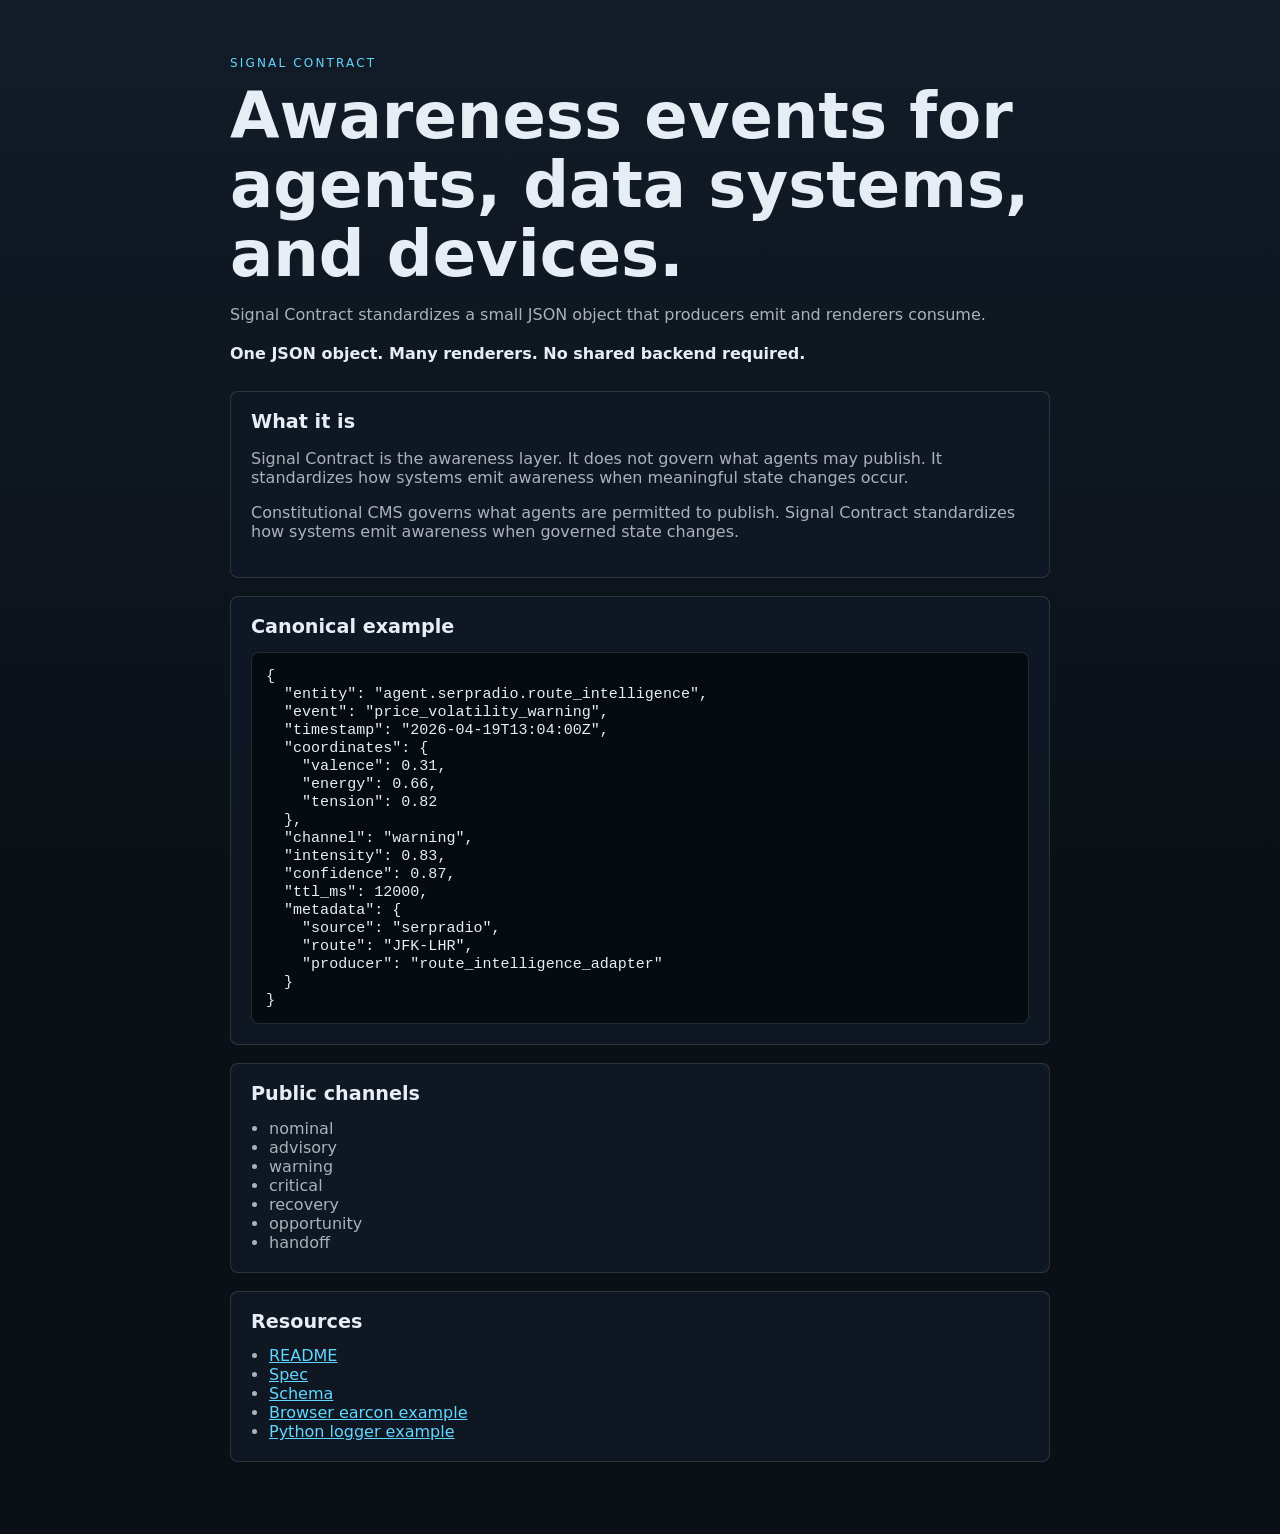
==== site/index.html @ 9e186f31 "Scaffold public Signal Contract v1 repo" ====
<!doctype html>
<html lang="en">
  <head>
    <meta charset="utf-8" />
    <meta name="viewport" content="width=device-width, initial-scale=1" />
    <title>Signal Contract</title>
    <meta
      name="description"
      content="A public protocol for awareness events emitted by agents, data systems, and devices."
    />
    <link rel="stylesheet" href="./style.css" />
  </head>
  <body>
    <main class="shell">
      <p class="eyebrow">SIGNAL CONTRACT</p>
      <h1>Awareness events for agents, data systems, and devices.</h1>
      <p class="lede">
        Signal Contract standardizes a small JSON object that producers emit and renderers consume.
      </p>
      <p class="standalone">One JSON object. Many renderers. No shared backend required.</p>

      <section class="panel">
        <h2>What it is</h2>
        <p>
          Signal Contract is the awareness layer. It does not govern what agents may publish. It
          standardizes how systems emit awareness when meaningful state changes occur.
        </p>
        <p>
          Constitutional CMS governs what agents are permitted to publish. Signal Contract
          standardizes how systems emit awareness when governed state changes.
        </p>
      </section>

      <section class="panel">
        <h2>Canonical example</h2>
        <pre><code>{
  "entity": "agent.serpradio.route_intelligence",
  "event": "price_volatility_warning",
  "timestamp": "2026-04-19T13:04:00Z",
  "coordinates": {
    "valence": 0.31,
    "energy": 0.66,
    "tension": 0.82
  },
  "channel": "warning",
  "intensity": 0.83,
  "confidence": 0.87,
  "ttl_ms": 12000,
  "metadata": {
    "source": "serpradio",
    "route": "JFK-LHR",
    "producer": "route_intelligence_adapter"
  }
}</code></pre>
      </section>

      <section class="panel">
        <h2>Public channels</h2>
        <ul class="channels">
          <li>nominal</li>
          <li>advisory</li>
          <li>warning</li>
          <li>critical</li>
          <li>recovery</li>
          <li>opportunity</li>
          <li>handoff</li>
        </ul>
      </section>

      <section class="panel">
        <h2>Resources</h2>
        <ul class="links">
          <li><a href="../README.md">README</a></li>
          <li><a href="../spec/v1/SPEC.md">Spec</a></li>
          <li><a href="./v1/schema.json">Schema</a></li>
          <li><a href="../examples/browser-earcon/">Browser earcon example</a></li>
          <li><a href="../examples/python-logger/">Python logger example</a></li>
        </ul>
      </section>
    </main>
  </body>
</html>
---- site/style.css ----
:root {
  color-scheme: dark;
  --bg: #0a1016;
  --panel: #101824;
  --line: rgba(217, 230, 240, 0.14);
  --ink: #e6edf5;
  --muted: rgba(230, 237, 245, 0.72);
  --accent: #62d6ff;
}

* {
  box-sizing: border-box;
}

body {
  margin: 0;
  min-height: 100vh;
  background: linear-gradient(180deg, #121c28 0%, var(--bg) 56%);
  color: var(--ink);
  font-family: ui-sans-serif, system-ui, -apple-system, BlinkMacSystemFont, "Segoe UI", sans-serif;
}

.shell {
  max-width: 860px;
  margin: 0 auto;
  padding: 56px 20px 72px;
}

.eyebrow {
  margin: 0 0 12px;
  color: var(--accent);
  font-size: 12px;
  letter-spacing: 0.18em;
}

h1,
h2 {
  line-height: 1.08;
}

h1 {
  margin: 0 0 14px;
  font-size: clamp(2.2rem, 5vw, 4rem);
}

h2 {
  margin: 0 0 14px;
  font-size: 1.2rem;
}

.lede,
.panel p,
.links,
.channels {
  color: var(--muted);
}

.standalone {
  margin: 20px 0 28px;
  font-weight: 600;
  color: var(--ink);
}

.panel {
  margin-top: 18px;
  padding: 20px;
  border: 1px solid var(--line);
  border-radius: 8px;
  background: rgba(16, 24, 36, 0.92);
}

pre {
  margin: 0;
  overflow: auto;
  padding: 14px;
  border-radius: 8px;
  background: rgba(5, 10, 16, 0.9);
  border: 1px solid var(--line);
}

code,
pre {
  font-family: ui-monospace, SFMono-Regular, Menlo, Consolas, monospace;
  font-size: 0.94rem;
}

.channels,
.links {
  margin: 0;
  padding-left: 18px;
}

a {
  color: var(--accent);
}
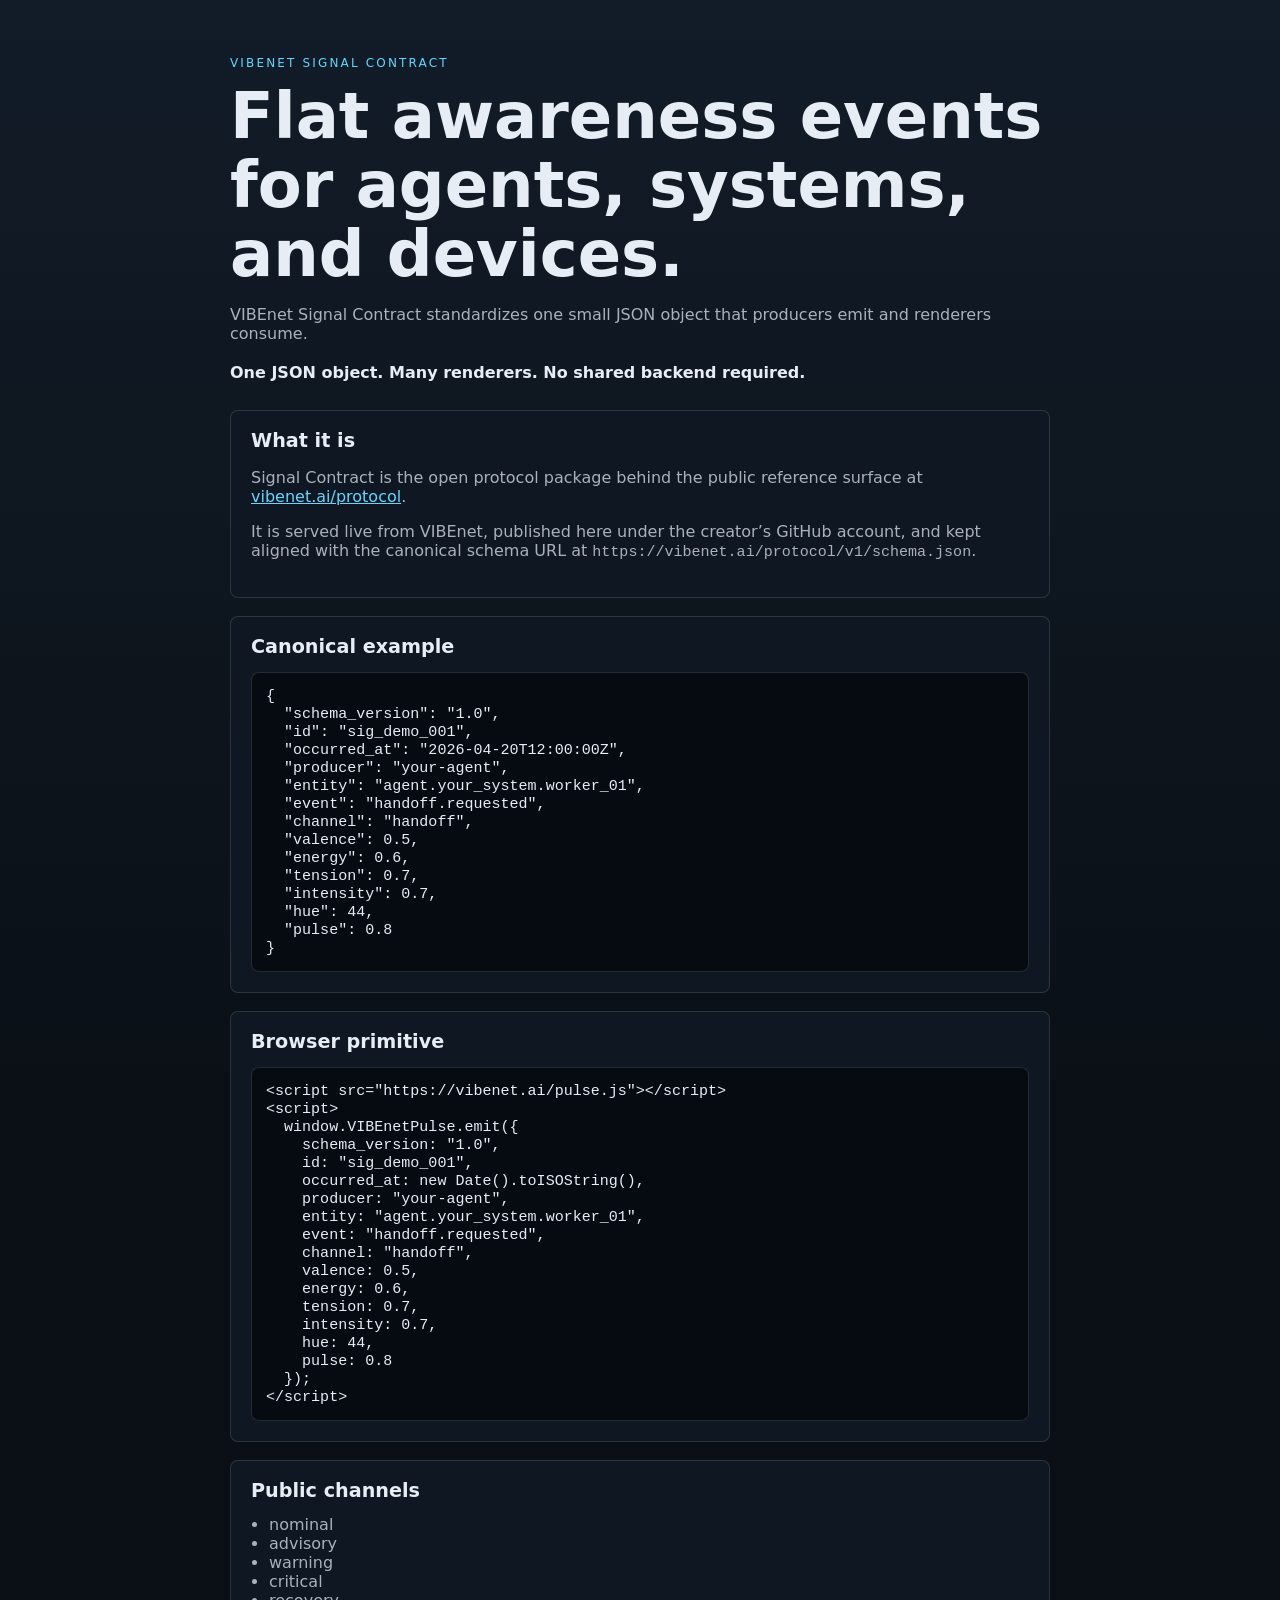
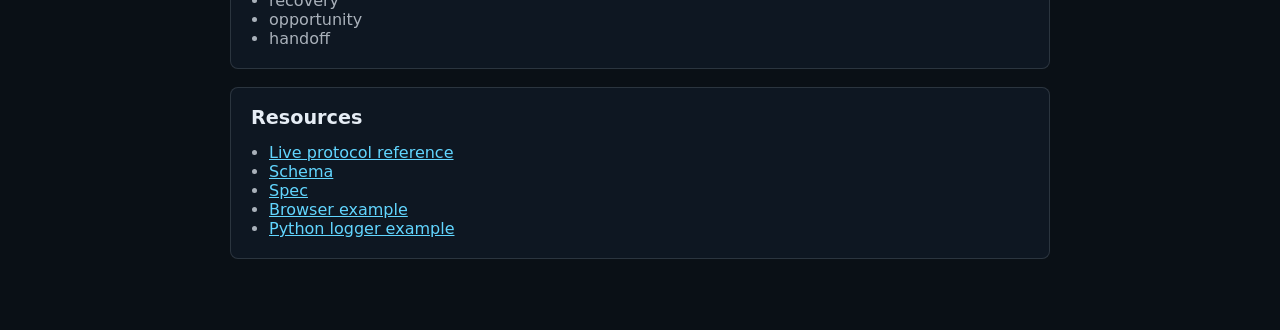
==== commit a966ea66: "Canonicalize Signal Contract v1 for public release" ====
--- a/site/index.html
+++ b/site/index.html
@@ -3,55 +3,73 @@
   <head>
     <meta charset="utf-8" />
     <meta name="viewport" content="width=device-width, initial-scale=1" />
-    <title>Signal Contract</title>
+    <title>VIBEnet Signal Contract</title>
     <meta
       name="description"
-      content="A public protocol for awareness events emitted by agents, data systems, and devices."
+      content="VIBEnet Signal Contract is a flat JSON protocol for renderer-facing agent awareness events."
     />
     <link rel="stylesheet" href="./style.css" />
   </head>
   <body>
     <main class="shell">
-      <p class="eyebrow">SIGNAL CONTRACT</p>
-      <h1>Awareness events for agents, data systems, and devices.</h1>
+      <p class="eyebrow">VIBENET SIGNAL CONTRACT</p>
+      <h1>Flat awareness events for agents, systems, and devices.</h1>
       <p class="lede">
-        Signal Contract standardizes a small JSON object that producers emit and renderers consume.
+        VIBEnet Signal Contract standardizes one small JSON object that producers emit and renderers consume.
       </p>
       <p class="standalone">One JSON object. Many renderers. No shared backend required.</p>
 
       <section class="panel">
         <h2>What it is</h2>
         <p>
-          Signal Contract is the awareness layer. It does not govern what agents may publish. It
-          standardizes how systems emit awareness when meaningful state changes occur.
+          Signal Contract is the open protocol package behind the public reference surface at
+          <a href="https://vibenet.ai/protocol">vibenet.ai/protocol</a>.
         </p>
         <p>
-          Constitutional CMS governs what agents are permitted to publish. Signal Contract
-          standardizes how systems emit awareness when governed state changes.
+          It is served live from VIBEnet, published here under the creator&rsquo;s GitHub account, and kept aligned with the canonical
+          schema URL at <code>https://vibenet.ai/protocol/v1/schema.json</code>.
         </p>
       </section>
 
       <section class="panel">
         <h2>Canonical example</h2>
         <pre><code>{
-  "entity": "agent.serpradio.route_intelligence",
-  "event": "price_volatility_warning",
-  "timestamp": "2026-04-19T13:04:00Z",
-  "coordinates": {
-    "valence": 0.31,
-    "energy": 0.66,
-    "tension": 0.82
-  },
-  "channel": "warning",
-  "intensity": 0.83,
-  "confidence": 0.87,
-  "ttl_ms": 12000,
-  "metadata": {
-    "source": "serpradio",
-    "route": "JFK-LHR",
-    "producer": "route_intelligence_adapter"
-  }
+  "schema_version": "1.0",
+  "id": "sig_demo_001",
+  "occurred_at": "2026-04-20T12:00:00Z",
+  "producer": "your-agent",
+  "entity": "agent.your_system.worker_01",
+  "event": "handoff.requested",
+  "channel": "handoff",
+  "valence": 0.5,
+  "energy": 0.6,
+  "tension": 0.7,
+  "intensity": 0.7,
+  "hue": 44,
+  "pulse": 0.8
 }</code></pre>
+      </section>
+
+      <section class="panel">
+        <h2>Browser primitive</h2>
+        <pre><code>&lt;script src="https://vibenet.ai/pulse.js"&gt;&lt;/script&gt;
+&lt;script&gt;
+  window.VIBEnetPulse.emit({
+    schema_version: "1.0",
+    id: "sig_demo_001",
+    occurred_at: new Date().toISOString(),
+    producer: "your-agent",
+    entity: "agent.your_system.worker_01",
+    event: "handoff.requested",
+    channel: "handoff",
+    valence: 0.5,
+    energy: 0.6,
+    tension: 0.7,
+    intensity: 0.7,
+    hue: 44,
+    pulse: 0.8
+  });
+&lt;/script&gt;</code></pre>
       </section>
 
       <section class="panel">
@@ -70,10 +88,10 @@
       <section class="panel">
         <h2>Resources</h2>
         <ul class="links">
-          <li><a href="../README.md">README</a></li>
+          <li><a href="https://vibenet.ai/protocol">Live protocol reference</a></li>
+          <li><a href="./v1/schema.json">Schema</a></li>
           <li><a href="../spec/v1/SPEC.md">Spec</a></li>
-          <li><a href="./v1/schema.json">Schema</a></li>
-          <li><a href="../examples/browser-earcon/">Browser earcon example</a></li>
+          <li><a href="../examples/browser-earcon/">Browser example</a></li>
           <li><a href="../examples/python-logger/">Python logger example</a></li>
         </ul>
       </section>
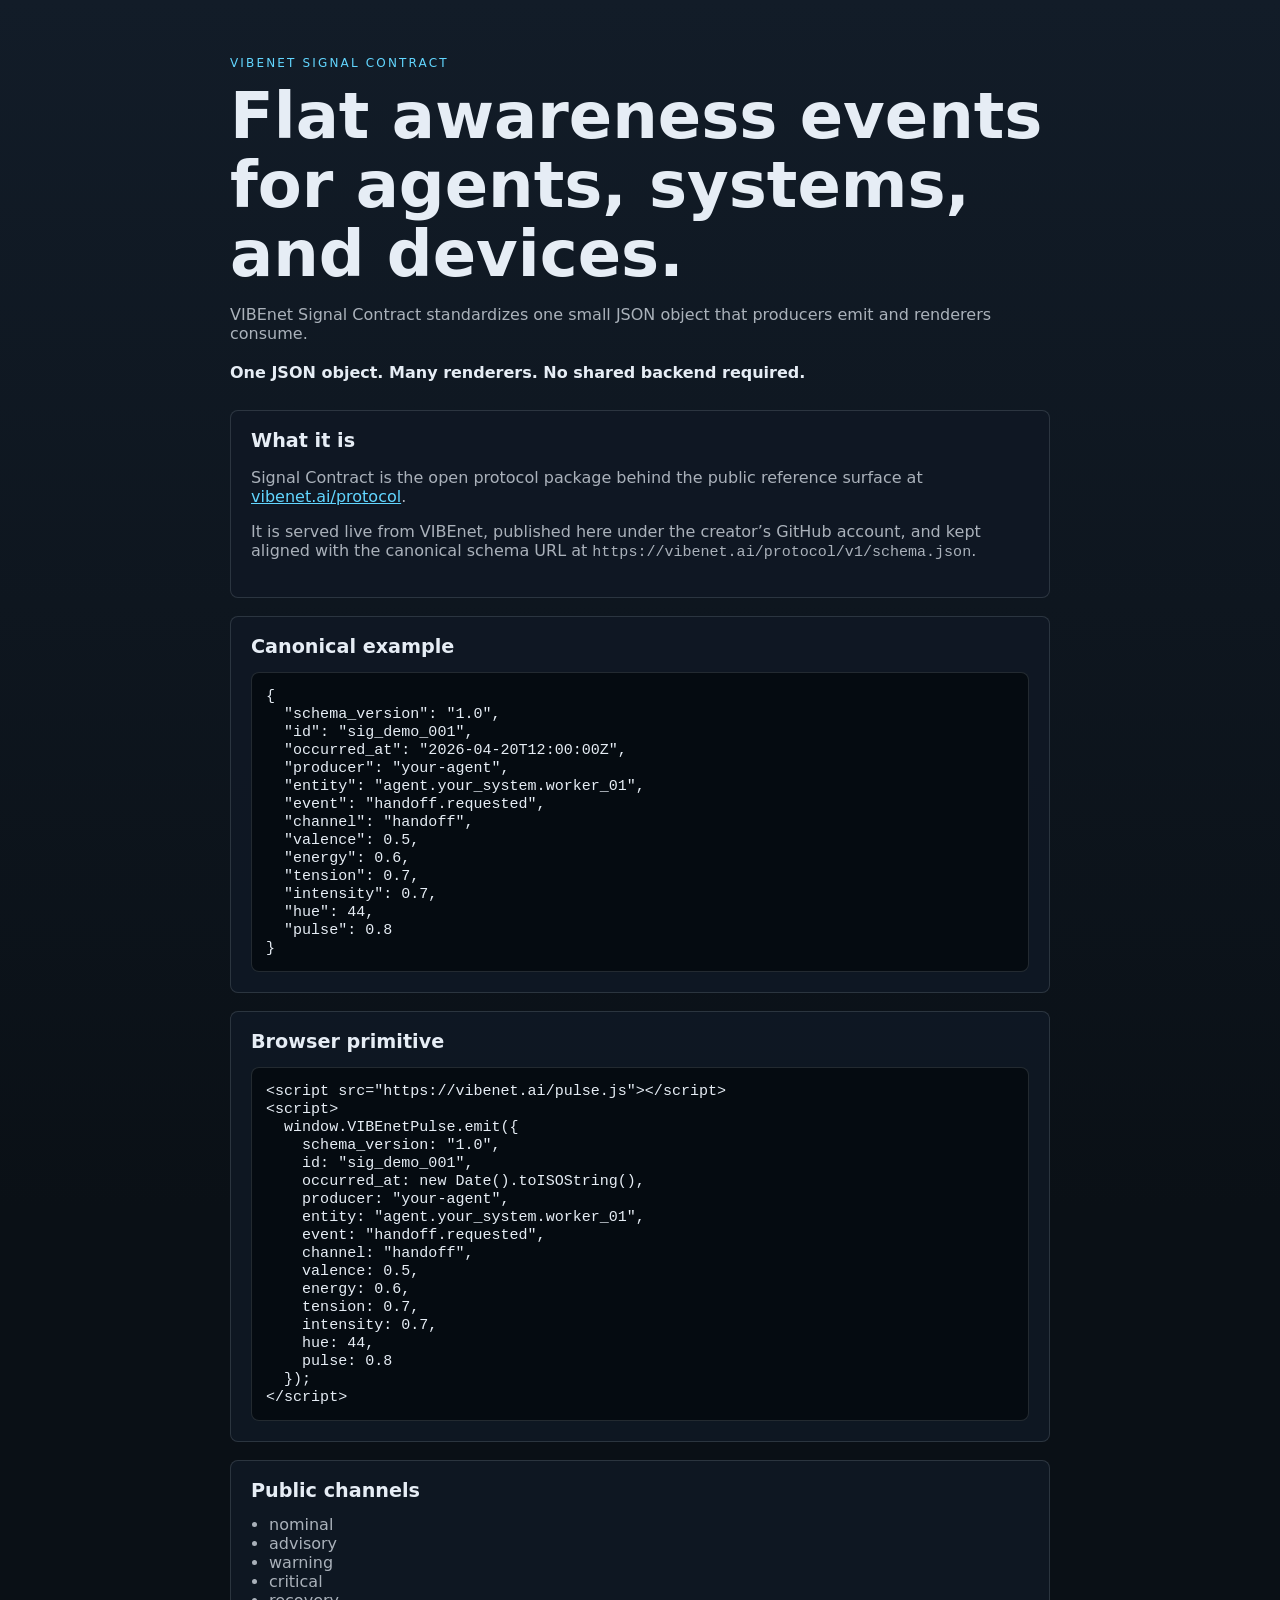
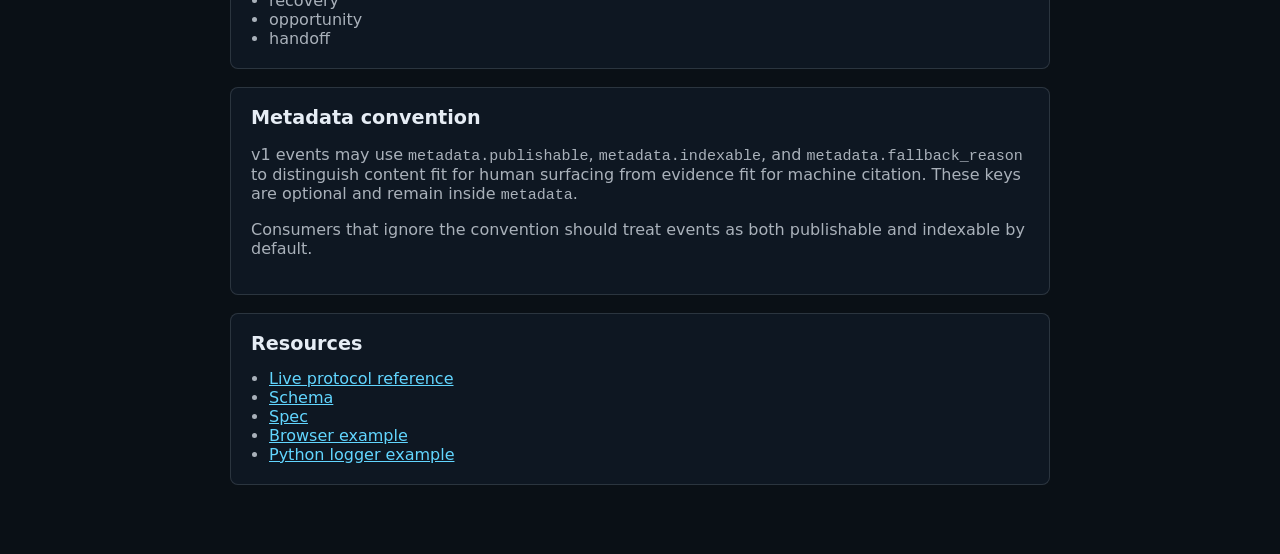
==== commit 7cc51194: "Add metadata convention to Signal Contract" ====
--- a/site/index.html
+++ b/site/index.html
@@ -86,6 +86,18 @@
       </section>
 
       <section class="panel">
+        <h2>Metadata convention</h2>
+        <p>
+          v1 events may use <code>metadata.publishable</code>, <code>metadata.indexable</code>, and
+          <code>metadata.fallback_reason</code> to distinguish content fit for human surfacing from evidence fit for
+          machine citation. These keys are optional and remain inside <code>metadata</code>.
+        </p>
+        <p>
+          Consumers that ignore the convention should treat events as both publishable and indexable by default.
+        </p>
+      </section>
+
+      <section class="panel">
         <h2>Resources</h2>
         <ul class="links">
           <li><a href="https://vibenet.ai/protocol">Live protocol reference</a></li>
